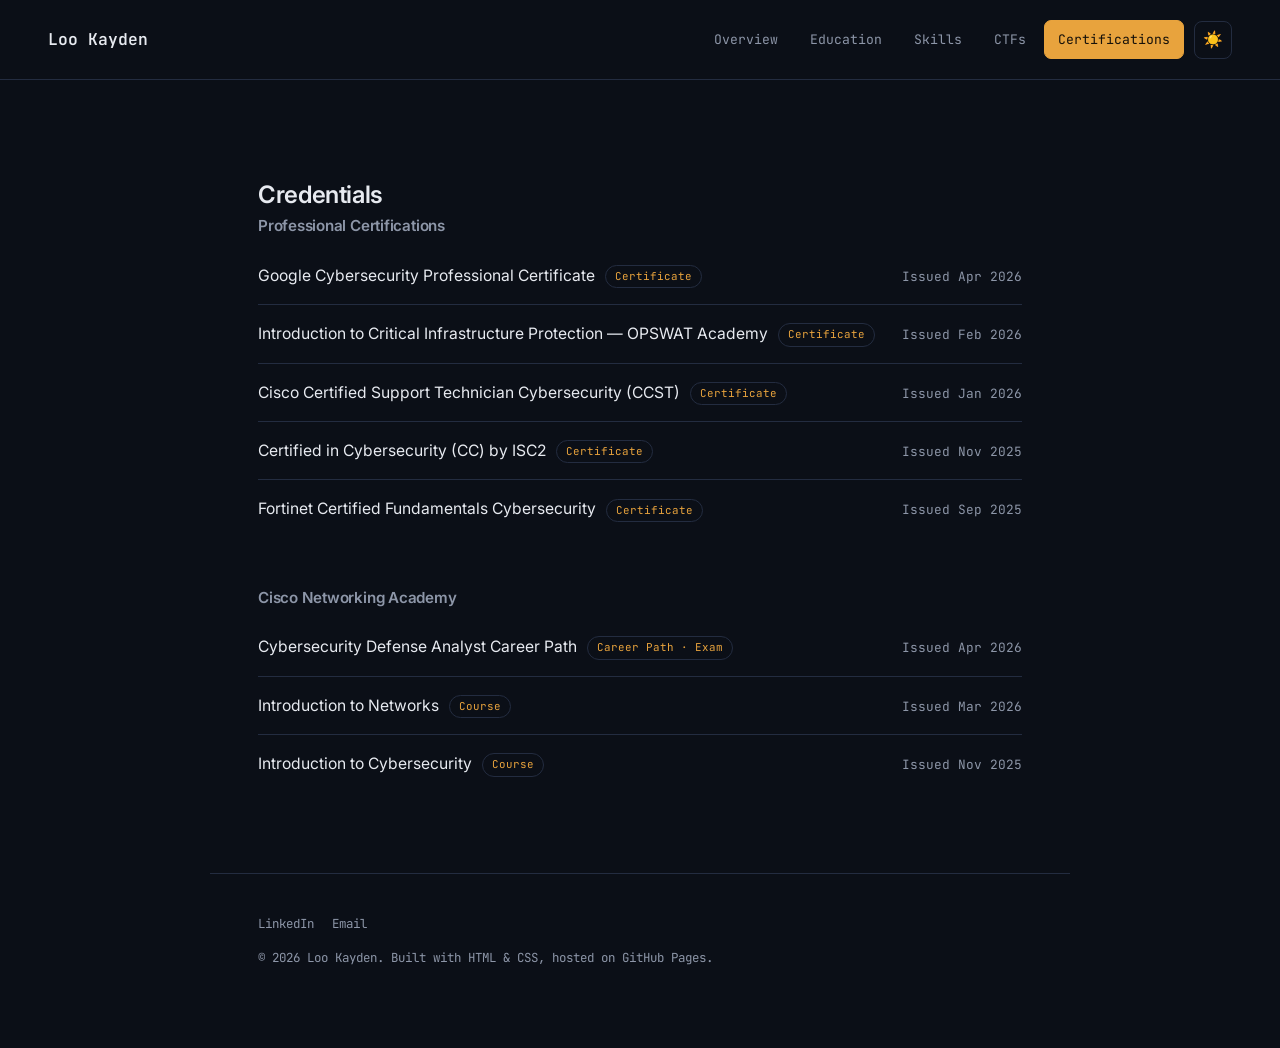
==== certifications.html @ 990ae250 "Add files via upload" ====
<!DOCTYPE html>
<html lang="en">
<head>
<meta charset="UTF-8">
<meta name="viewport" content="width=device-width, initial-scale=1.0">
<title>Certifications — Loo Kayden</title>
<link rel="preconnect" href="https://fonts.googleapis.com">
<link rel="preconnect" href="https://fonts.gstatic.com" crossorigin>
<link href="https://fonts.googleapis.com/css2?family=JetBrains+Mono:wght@400;500;600;700&family=Inter:wght@400;500;600&display=swap" rel="stylesheet">
<link rel="stylesheet" href="style.css">
<script>
  (function () {
    try {
      var t = localStorage.getItem('kayden-theme') || 'dark';
      document.documentElement.setAttribute('data-theme', t);
    } catch (e) {}
  })();
</script>
</head>
<body>

<header class="site-header">
  <a href="index.html" class="brand">Loo Kayden</a>
  <nav class="top-nav" aria-label="Primary navigation">
    <a href="index.html">Overview</a>
    <a href="education.html">Education</a>
    <a href="skills.html">Skills</a>
    <a href="projects.html">CTFs</a>
    <a href="certifications.html" class="active">Certifications</a>
    <button id="theme-toggle" class="theme-toggle" aria-label="Switch theme">🌙</button>
  </nav>
</header>

<main>
  <section class="page">
    <h2>Credentials</h2>

    <div class="cert-group">
      <h3>Professional Certifications</h3>
      <div class="cert-list">
        <div class="cert">
          <div class="cert-name">Google Cybersecurity Professional Certificate<span class="cert-type">Certificate</span></div>
          <div class="cert-meta">Issued Apr 2026</div>
        </div>
        <div class="cert">
          <div class="cert-name">Introduction to Critical Infrastructure Protection — OPSWAT Academy<span class="cert-type">Certificate</span></div>
          <div class="cert-meta">Issued Feb 2026</div>
        </div>
        <div class="cert">
          <div class="cert-name">Cisco Certified Support Technician Cybersecurity (CCST)<span class="cert-type">Certificate</span></div>
          <div class="cert-meta">Issued Jan 2026</div>
        </div>
        <div class="cert">
          <div class="cert-name">Certified in Cybersecurity (CC) by ISC2<span class="cert-type">Certificate</span></div>
          <div class="cert-meta">Issued Nov 2025</div>
        </div>
        <div class="cert">
          <div class="cert-name">Fortinet Certified Fundamentals Cybersecurity<span class="cert-type">Certificate</span></div>
          <div class="cert-meta">Issued Sep 2025</div>
        </div>
        
      </div>
    </div>

    <div class="cert-group">
      <h3>Cisco Networking Academy</h3>
      <div class="cert-list">
        <div class="cert">
          <div class="cert-name">Cybersecurity Defense Analyst Career Path<span class="cert-type">Career Path · Exam</span></div>
          <div class="cert-meta">Issued Apr 2026</div>
        </div>
        <div class="cert">
          <div class="cert-name">Introduction to Networks<span class="cert-type">Course</span></div>
          <div class="cert-meta">Issued Mar 2026</div>
        </div>
        <div class="cert">
          <div class="cert-name">Introduction to Cybersecurity<span class="cert-type">Course</span></div>
          <div class="cert-meta">Issued Nov 2025</div>
        </div>
      </div>
    </div>
  </section>
</main>

<footer class="site-footer">
  <div class="footer-socials">
    <a href="https://www.linkedin.com/in/kayden-loo" target="_blank" rel="noopener">LinkedIn</a>
    <a href="mailto:luweiwenkayden@gmail.com">Email</a>
  </div>
  <p>© 2026 Loo Kayden. Built with HTML &amp; CSS, hosted on GitHub Pages.</p>
</footer>

<script src="site.js" defer></script>
</body>
</html>
---- style.css ----
:root {
  --bg: #0B0F17;
  --panel: #121826;
  --panel-2: #161D2C;
  --text: #E7EAF0;
  --text-muted: #8D96A8;
  --line: #232C40;
  --accent: #E8A33D;
  --accent-dim: #E8A33D33;
  --good: #6FCF97;
  --on-accent: #16110A;
  --mono: 'JetBrains Mono', ui-monospace, monospace;
  --sans: 'Inter', system-ui, sans-serif;
}

:root[data-theme="light"] {
  --bg: #F7F5F1;
  --panel: #FFFFFF;
  --panel-2: #EFECE6;
  --text: #14181F;
  --text-muted: #5B6472;
  --line: #DEDAD2;
  --accent: #B8791E;
  --accent-dim: #B8791E22;
  --good: #2F9E64;
  --on-accent: #FFFFFF;
}

* { box-sizing: border-box; margin: 0; padding: 0; }

html { scroll-behavior: smooth; }

body {
  background: var(--bg);
  color: var(--text);
  font-family: var(--sans);
  line-height: 1.6;
  font-size: 16px;
  -webkit-font-smoothing: antialiased;
  transition: background-color 0.2s ease, color 0.2s ease;
}

a { color: inherit; text-decoration: none; }

::selection { background: var(--accent-dim); color: var(--text); }

:focus-visible {
  outline: 2px solid var(--accent);
  outline-offset: 3px;
}

/* ---------- HEADER / TOP NAV ---------- */

.site-header {
  position: sticky;
  top: 0;
  z-index: 20;
  display: flex;
  align-items: center;
  justify-content: space-between;
  gap: 24px;
  padding: 20px 48px;
  border-bottom: 1px solid var(--line);
  background: var(--bg);
  transition: background-color 0.2s ease, border-color 0.2s ease;
}

.brand {
  font-family: var(--mono);
  font-weight: 600;
  font-size: 1.02rem;
  color: var(--text);
  white-space: nowrap;
}

.brand .tag { color: var(--accent); }

.top-nav {
  display: flex;
  align-items: center;
  gap: 4px;
  flex-wrap: wrap;
  justify-content: flex-end;
}

.top-nav a {
  font-family: var(--mono);
  font-size: 0.82rem;
  color: var(--text-muted);
  padding: 8px 13px;
  border-radius: 7px;
  border: 1px solid transparent;
  transition: color 0.15s ease, border-color 0.15s ease, background-color 0.15s ease;
}

.top-nav a:hover, .top-nav a:focus-visible {
  color: var(--text);
  border-color: var(--line);
}

.top-nav a.active {
  color: var(--on-accent);
  background: var(--accent);
  border-color: var(--accent);
}

.theme-toggle {
  width: 38px;
  height: 38px;
  border-radius: 8px;
  border: 1px solid var(--line);
  background: transparent;
  color: var(--text);
  display: flex;
  align-items: center;
  justify-content: center;
  cursor: pointer;
  margin-left: 6px;
  font-size: 1rem;
  transition: border-color 0.15s ease, color 0.15s ease;
}

.theme-toggle:hover, .theme-toggle:focus-visible {
  border-color: var(--accent);
  color: var(--accent);
}

/* ---------- PAGE LAYOUT ---------- */

main { display: block; }

.page {
  max-width: 860px;
  margin: 0 auto;
  padding: 96px 48px 80px;
}

.section-num {
  font-family: var(--mono);
  color: var(--text-muted);
  font-size: 0.82rem;
  margin-bottom: 18px;
}

h1, h2, h3 { font-weight: 600; letter-spacing: -0.015em; }

/* Hero (index page) */

.hero { animation: rise 0.6s ease both; }

@keyframes rise {
  from { opacity: 0; transform: translateY(10px); }
  to { opacity: 1; transform: translateY(0); }
}

.hero h1 {
  font-size: clamp(2rem, 4vw, 2.75rem);
  max-width: 18ch;
  line-height: 1.15;
}

.hero p {
  margin-top: 22px;
  color: var(--text-muted);
  max-width: 60ch;
  font-size: 1.05rem;
}

.hero-meta {
  margin-top: 36px;
  display: flex;
  flex-direction: column;
  gap: 20px;
  font-family: var(--mono);
  font-size: 0.82rem;
  color: var(--text-muted);
  flex-wrap: wrap;
}

.hero-meta strong { color: var(--text); display: block; font-size: 0.95rem; margin-bottom: 2px; }

/* Explore grid (index page links to other pages) */

.explore-grid {
  display: grid;
  grid-template-columns: repeat(auto-fill, minmax(220px, 1fr));
  gap: 16px;
  margin-top: 56px;
}

.explore-card {
  border: 1px solid var(--line);
  border-radius: 10px;
  padding: 24px;
  display: flex;
  flex-direction: column;
  gap: 10px;
  transition: border-color 0.15s ease, transform 0.15s ease;
}

.explore-card:hover, .explore-card:focus-visible {
  border-color: var(--accent);
  transform: translateY(-2px);
}

.explore-card .num {
  font-family: var(--mono);
  color: var(--text-muted);
  font-size: 0.78rem;
}

.explore-card h3 { font-size: 1.05rem; }

.explore-card .arrow {
  margin-top: auto;
  color: var(--accent);
  font-family: var(--mono);
  font-size: 0.85rem;
}

/* Skills */

.skills-grid {
  display: grid;
  grid-template-columns: repeat(2, 1fr);
  gap: 28px 40px;
  margin-top: 12px;
}

.skill-group h3 {
  font-size: 0.95rem;
  margin-bottom: 12px;
}

.skill-group ul {
  list-style: none;
  display: flex;
  flex-direction: column;
  gap: 8px;
}

.skill-group li {
  font-family: var(--mono);
  font-size: 0.85rem;
  color: var(--text-muted);
  display: flex;
  justify-content: space-between;
  border-bottom: 1px dashed var(--line);
  padding-bottom: 8px;
}

.skill-group li span.level { color: var(--accent); }

/* Projects */

.entry {
  display: grid;
  grid-template-columns: 64px 1fr;
  gap: 24px;
  padding: 28px 0;
  border-top: 1px solid var(--line);
}

.entry:first-of-type { border-top: none; padding-top: 8px; }

.entry-id {
  font-family: var(--mono);
  color: var(--text-muted);
  font-size: 0.85rem;
  padding-top: 3px;
}

.entry h3 { font-size: 1.05rem; }

.entry .stack {
  font-family: var(--mono);
  font-size: 0.78rem;
  color: var(--accent);
  margin-top: 8px;
}

.entry p {
  color: var(--text-muted);
  margin-top: 10px;
  max-width: 62ch;
  font-size: 0.95rem;
}

.entry .links {
  margin-top: 12px;
  display: flex;
  gap: 18px;
  font-family: var(--mono);
  font-size: 0.8rem;
}

.entry .links a {
  color: var(--text);
  border-bottom: 1px solid var(--line);
}

.entry .links a:hover, .entry .links a:focus-visible {
  color: var(--accent);
  border-bottom-color: var(--accent);
}

/* Certifications / Awards */

.cert-list {
  margin-top: 8px;
  display: flex;
  flex-direction: column;
}

.cert {
  display: flex;
  justify-content: space-between;
  align-items: baseline;
  padding: 16px 0;
  border-top: 1px solid var(--line);
  gap: 20px;
  flex-wrap: wrap;
}

.cert:first-child { border-top: none; }

.cert .cert-name { font-size: 0.98rem; }

.cert .cert-meta {
  font-family: var(--mono);
  font-size: 0.8rem;
  color: var(--text-muted);
  white-space: nowrap;
}

.cert-group + .cert-group { margin-top: 48px; }

.cert-group h3 {
  font-size: 0.95rem;
  color: var(--text-muted);
  margin-bottom: 4px;
}

.cert-type {
  display: inline-block;
  margin-left: 10px;
  padding: 2px 9px;
  border: 1px solid var(--line);
  border-radius: 999px;
  font-family: var(--mono);
  font-size: 0.68rem;
  color: var(--accent);
  vertical-align: middle;
  white-space: nowrap;
}

/* Education */

.edu-list {
  margin-top: 8px;
  display: flex;
  flex-direction: column;
}

.edu-entry {
  padding: 28px 0;
  border-top: 1px solid var(--line);
}

.edu-entry:first-child { border-top: none; padding-top: 8px; }

.edu-name { font-size: 1rem; font-weight: 600; }

.edu-role {
  color: var(--text-muted);
  font-size: 0.95rem;
  margin-top: 4px;
}

.edu-meta {
  font-family: var(--mono);
  font-size: 0.8rem;
  color: var(--text-muted);
  margin-top: 8px;
}

.edu-detail {
  margin-top: 16px;
  font-size: 0.9rem;
  color: var(--text-muted);
}

.edu-detail .edu-label {
  color: var(--text);
  font-weight: 500;
  margin-right: 8px;
}

.edu-group { margin-top: 18px; }

.edu-group .edu-label {
  display: block;
  font-size: 0.85rem;
  color: var(--text);
  font-weight: 500;
  margin-bottom: 10px;
}

.edu-group ul {
  list-style: none;
  display: flex;
  flex-direction: column;
  gap: 8px;
}

.edu-group li {
  font-size: 0.88rem;
  color: var(--text-muted);
  padding-left: 16px;
  position: relative;
}

.edu-group li::before {
  content: "•";
  position: absolute;
  left: 0;
  color: var(--accent);
}

.page-block {
  margin-top: 72px;
  padding-top: 56px;
  border-top: 1px solid var(--line);
}

/* Contact */

.contact p {
  color: var(--text-muted);
  max-width: 56ch;
  margin-top: 14px;
}

.contact-actions {
  margin-top: 32px;
  display: flex;
  gap: 16px;
  flex-wrap: wrap;
}

.btn {
  font-family: var(--mono);
  font-size: 0.85rem;
  padding: 13px 22px;
  border: 1px solid var(--line);
  display: inline-block;
  border-radius: 6px;
  color: var(--text);
}

.btn.primary {
  background: var(--accent);
  color: var(--on-accent);
  border-color: var(--accent);
}

.btn:hover, .btn:focus-visible { border-color: var(--accent); }

/* Footer */

.site-footer {
  max-width: 860px;
  margin: 0 auto;
  padding: 40px 48px 80px;
  display: flex;
  flex-direction: column;
  gap: 14px;
  font-family: var(--mono);
  font-size: 0.78rem;
  color: var(--text-muted);
  border-top: 1px solid var(--line);
}

.footer-socials { display: flex; gap: 18px; }

.footer-socials a {
  color: var(--text-muted);
  border-bottom: 1px solid transparent;
}

.footer-socials a:hover, .footer-socials a:focus-visible {
  color: var(--accent);
  border-bottom-color: var(--accent);
}

/* ---------- RESPONSIVE ---------- */

@media (max-width: 900px) {
  .site-header {
    flex-direction: column;
    align-items: flex-start;
    padding: 20px 24px;
    gap: 14px;
  }

  .top-nav { justify-content: flex-start; }

  .page { padding: 56px 24px 64px; }

  .skills-grid { grid-template-columns: 1fr; }

  .site-footer { padding: 32px 24px 64px; }
}

@media (prefers-reduced-motion: reduce) {
  html { scroll-behavior: auto; }
  .hero { animation: none; }
}
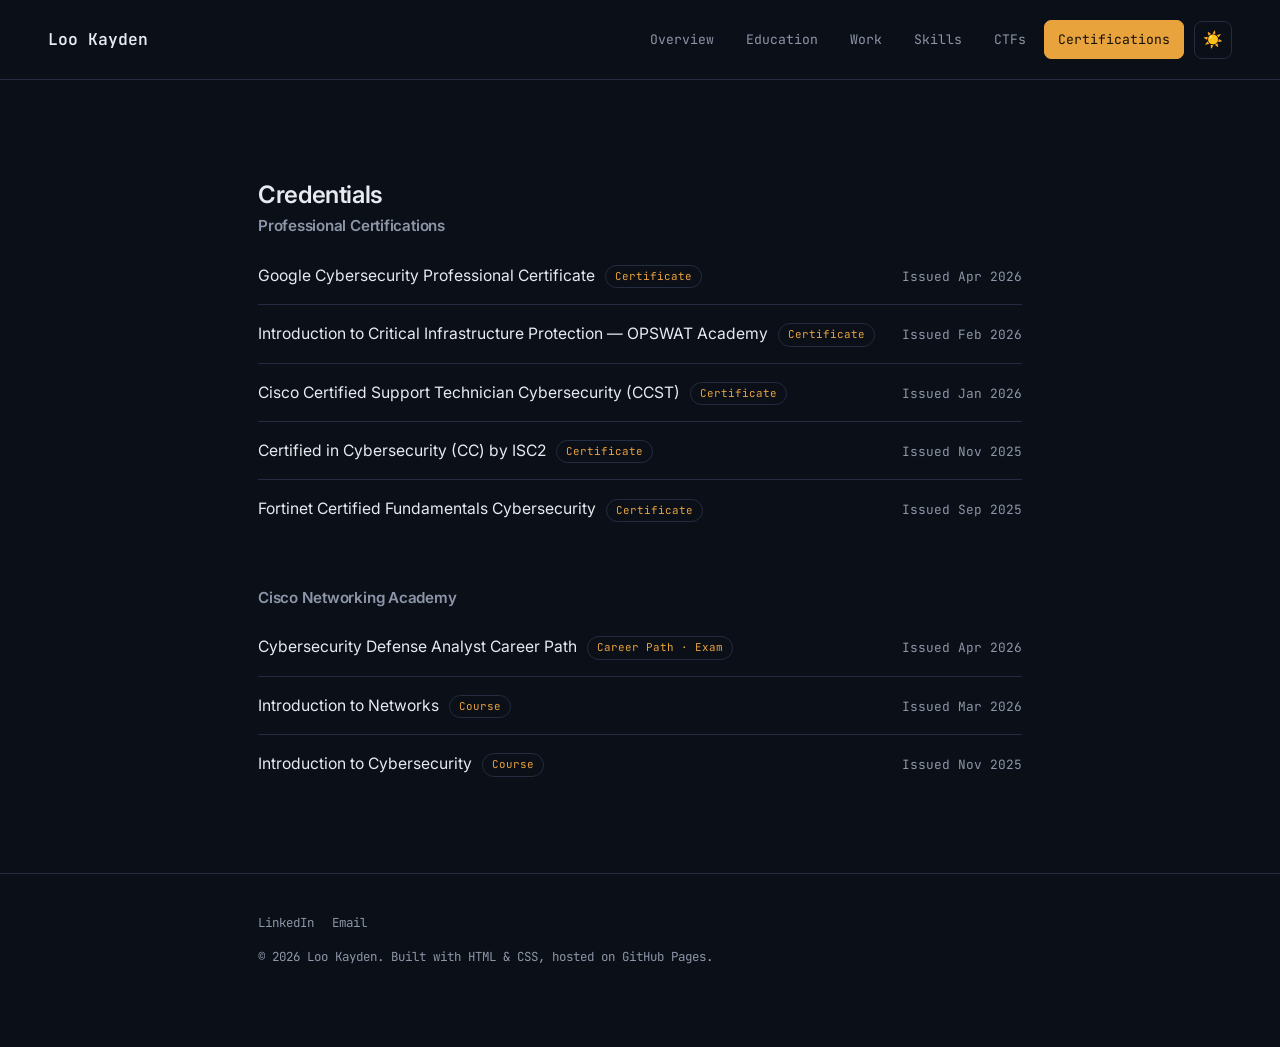
==== commit f2b9305f: "Update certifications.html" ====
--- a/certifications.html
+++ b/certifications.html
@@ -24,6 +24,7 @@
   <nav class="top-nav" aria-label="Primary navigation">
     <a href="index.html">Overview</a>
     <a href="education.html">Education</a>
+    <a href="work.html">Work</a>
     <a href="skills.html">Skills</a>
     <a href="projects.html">CTFs</a>
     <a href="certifications.html" class="active">Certifications</a>
--- a/style.css
+++ b/style.css
@@ -20,8 +20,8 @@
   --text: #14181F;
   --text-muted: #5B6472;
   --line: #DEDAD2;
-  --accent: #B8791E;
-  --accent-dim: #B8791E22;
+  --accent: #96530C;
+  --accent-dim: #96530C22;
   --good: #2F9E64;
   --on-accent: #FFFFFF;
 }
@@ -164,6 +164,18 @@
   color: var(--text-muted);
   max-width: 60ch;
   font-size: 1.05rem;
+  line-height: 1.7;
+}
+
+.hero .accent-text { color: var(--accent); }
+
+.hero p a {
+  color: var(--text);
+  border-bottom: 1px solid var(--accent);
+}
+
+.hero p a:hover, .hero p a:focus-visible {
+  color: var(--accent);
 }
 
 .hero-meta {
@@ -263,6 +275,8 @@
 
 .entry:first-of-type { border-top: none; padding-top: 8px; }
 
+.entry--plain { grid-template-columns: 1fr; }
+
 .entry-id {
   font-family: var(--mono);
   color: var(--text-muted);
@@ -478,6 +492,16 @@
   font-family: var(--mono);
   font-size: 0.78rem;
   color: var(--text-muted);
+  position: relative;
+}
+
+.site-footer::before {
+  content: "";
+  position: absolute;
+  top: 0;
+  left: 50%;
+  width: 100vw;
+  transform: translateX(-50%);
   border-top: 1px solid var(--line);
 }
 
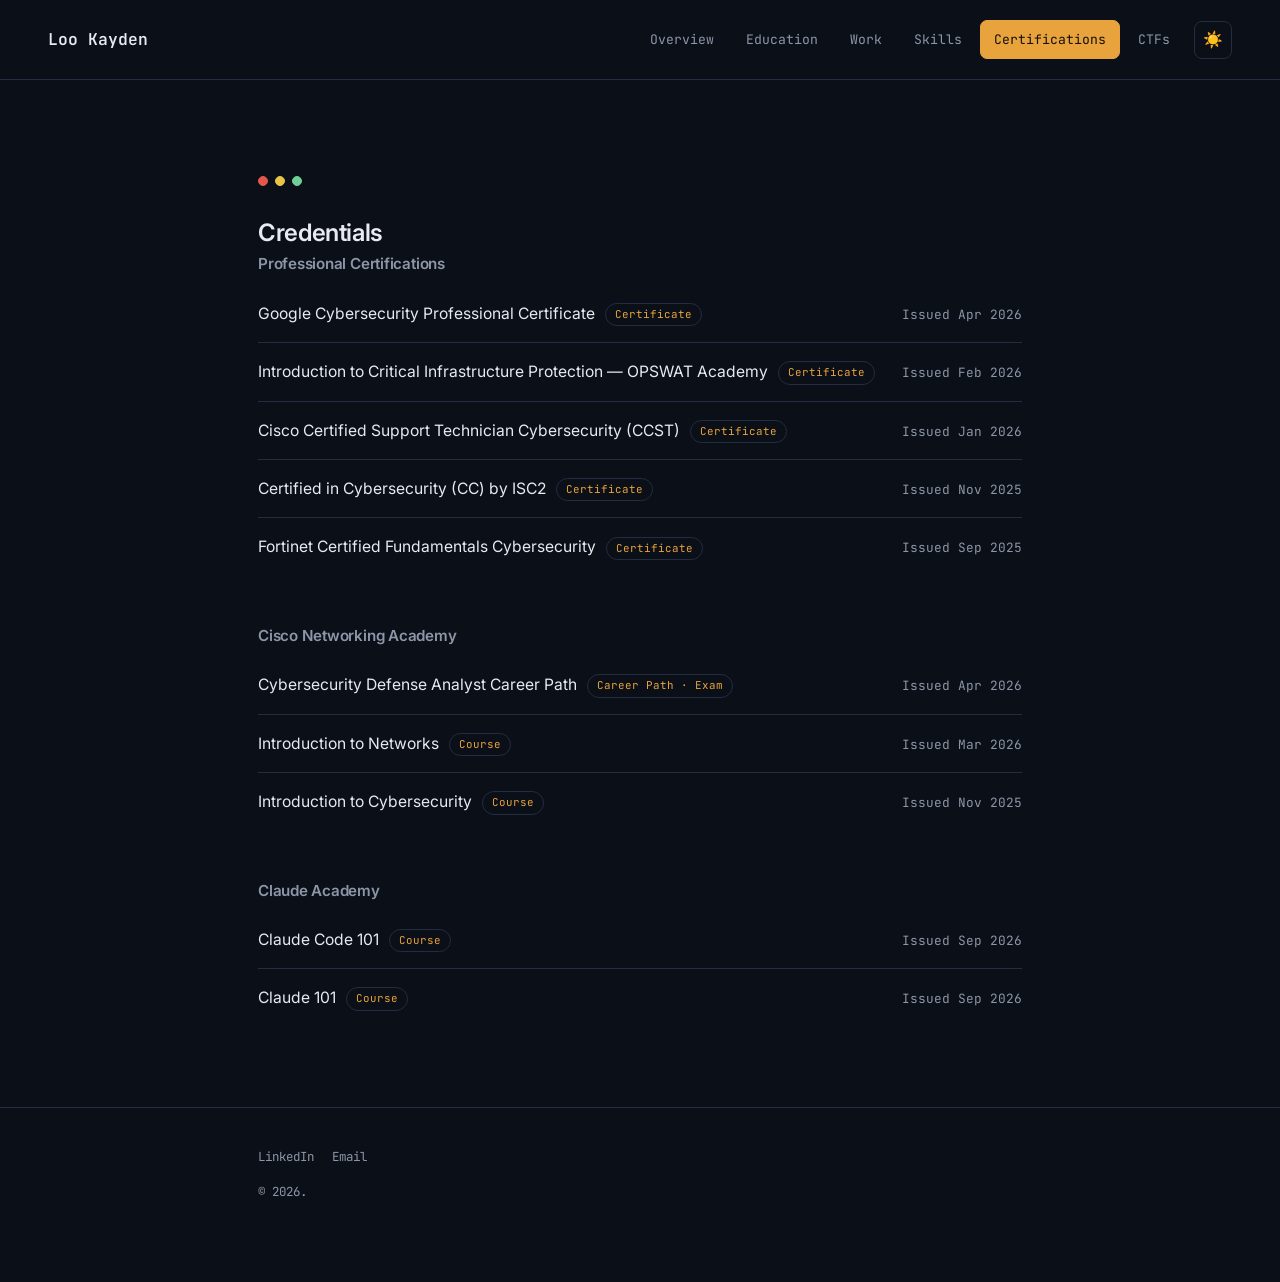
==== commit b31baf30: "Add files via upload" ====
--- a/certifications.html
+++ b/certifications.html
@@ -26,14 +26,15 @@
     <a href="education.html">Education</a>
     <a href="work.html">Work</a>
     <a href="skills.html">Skills</a>
+    <a href="certifications.html" class="active">Certifications</a>
     <a href="projects.html">CTFs</a>
-    <a href="certifications.html" class="active">Certifications</a>
     <button id="theme-toggle" class="theme-toggle" aria-label="Switch theme">🌙</button>
   </nav>
 </header>
 
 <main>
   <section class="page">
+    <div class="term-bar"><span></span><span></span><span></span></div>
     <h2>Credentials</h2>
 
     <div class="cert-group">
@@ -80,6 +81,20 @@
         </div>
       </div>
     </div>
+
+    <div class="cert-group">
+      <h3>Claude Academy</h3>
+      <div class="cert-list">
+        <div class="cert">
+          <div class="cert-name">Claude Code 101<span class="cert-type">Course</span></div>
+          <div class="cert-meta">Issued Sep 2026</div>
+        </div>
+        <div class="cert">
+          <div class="cert-name">Claude 101<span class="cert-type">Course</span></div>
+          <div class="cert-meta">Issued Sep 2026</div>
+        </div>
+      </div>
+    </div>
   </section>
 </main>
 
@@ -88,7 +103,7 @@
     <a href="https://www.linkedin.com/in/kayden-loo" target="_blank" rel="noopener">LinkedIn</a>
     <a href="mailto:luweiwenkayden@gmail.com">Email</a>
   </div>
-  <p>© 2026 Loo Kayden. Built with HTML &amp; CSS, hosted on GitHub Pages.</p>
+  <p>© 2026.</p>
 </footer>
 
 <script src="site.js" defer></script>
--- a/style.css
+++ b/style.css
@@ -31,7 +31,7 @@
 html { scroll-behavior: smooth; }
 
 body {
-  background: var(--bg);
+  background-color: var(--bg);
   color: var(--text);
   font-family: var(--sans);
   line-height: 1.6;
@@ -144,26 +144,78 @@
 
 h1, h2, h3 { font-weight: 600; letter-spacing: -0.015em; }
 
+.eyebrow {
+  display: block;
+  font-family: var(--mono);
+  font-size: 0.78rem;
+  letter-spacing: 0.08em;
+  color: var(--accent);
+  margin-bottom: 14px;
+}
+
+.eyebrow::before { content: "// "; opacity: 0.85; }
+
+.term-bar {
+  display: flex;
+  gap: 7px;
+  margin-bottom: 28px;
+}
+
+.term-bar span {
+  width: 10px;
+  height: 10px;
+  border-radius: 50%;
+  border: 1px solid var(--line);
+  background: var(--panel-2);
+}
+
+.term-bar span:nth-child(1) { background: #E2574C; border-color: #E2574C; }
+.term-bar span:nth-child(2) { background: #E8C547; border-color: #E8C547; }
+.term-bar span:nth-child(3) { background: var(--good); border-color: var(--good); }
+
+.cursor {
+  display: inline-block;
+  width: 0.5ch;
+  height: 0.85em;
+  background: var(--accent);
+  margin-left: 6px;
+  vertical-align: -0.1em;
+  animation: blink 1s steps(1) infinite;
+}
+
+@keyframes blink { 50% { opacity: 0; } }
+
 /* Hero (index page) */
 
-.hero { animation: rise 0.6s ease both; }
+.hero {
+  max-width: 1440px;
+  animation: rise 0.6s ease both;
+}
 
 @keyframes rise {
   from { opacity: 0; transform: translateY(10px); }
   to { opacity: 1; transform: translateY(0); }
 }
 
+.hero-intro {
+  min-height: calc(100vh - 220px);
+  display: flex;
+  flex-direction: column;
+  justify-content: center;
+  transform: translateY(-30px);
+}
+
 .hero h1 {
-  font-size: clamp(2rem, 4vw, 2.75rem);
-  max-width: 18ch;
-  line-height: 1.15;
+  font-size: clamp(2.75rem, 7vw, 5.5rem);
+  max-width: 26ch;
+  line-height: 1.1;
 }
 
 .hero p {
-  margin-top: 22px;
-  color: var(--text-muted);
-  max-width: 60ch;
-  font-size: 1.05rem;
+  margin-top: 28px;
+  color: var(--text-muted);
+  max-width: 75ch;
+  font-size: 1.2rem;
   line-height: 1.7;
 }
 
@@ -539,4 +591,5 @@
 @media (prefers-reduced-motion: reduce) {
   html { scroll-behavior: auto; }
   .hero { animation: none; }
-}
+  .cursor { animation: none; opacity: 1; }
+}
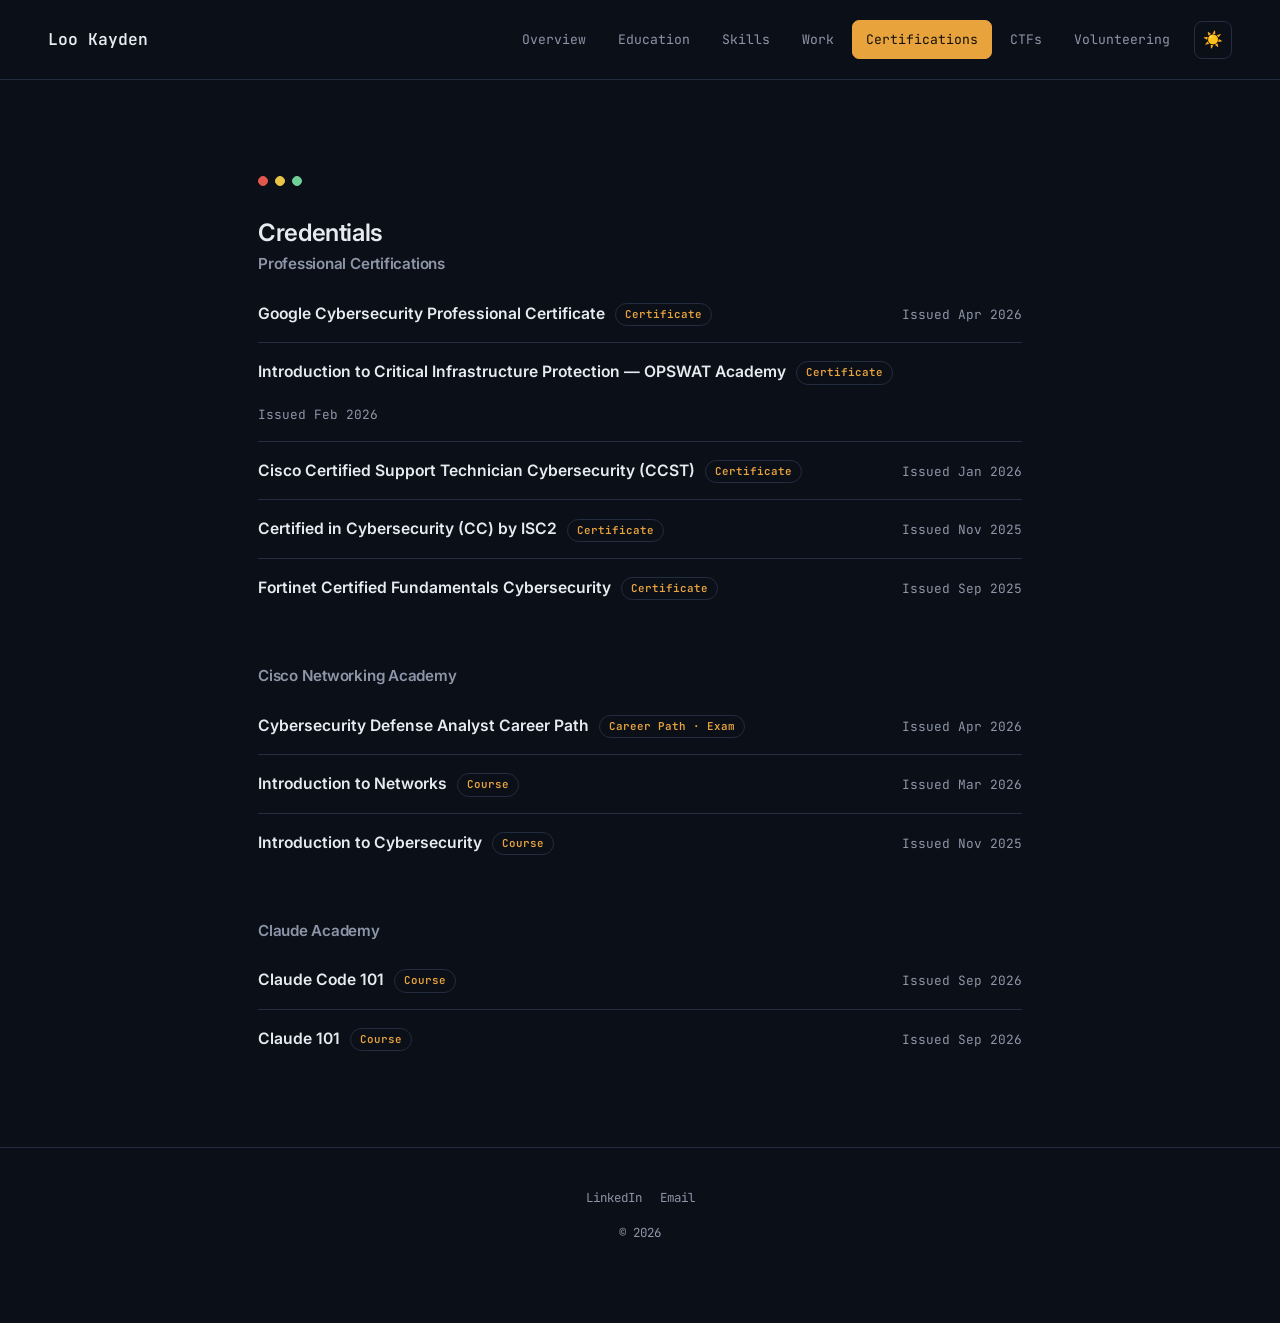
==== commit 5d16195f: "Add files via upload" ====
--- a/certifications.html
+++ b/certifications.html
@@ -24,10 +24,11 @@
   <nav class="top-nav" aria-label="Primary navigation">
     <a href="index.html">Overview</a>
     <a href="education.html">Education</a>
+    <a href="skills.html">Skills</a>
     <a href="work.html">Work</a>
-    <a href="skills.html">Skills</a>
     <a href="certifications.html" class="active">Certifications</a>
-    <a href="projects.html">CTFs</a>
+    <a href="ctfs.html">CTFs</a>
+    <a href="volunteering.html">Volunteering</a>
     <button id="theme-toggle" class="theme-toggle" aria-label="Switch theme">🌙</button>
   </nav>
 </header>
@@ -99,11 +100,13 @@
 </main>
 
 <footer class="site-footer">
-  <div class="footer-socials">
-    <a href="https://www.linkedin.com/in/kayden-loo" target="_blank" rel="noopener">LinkedIn</a>
-    <a href="mailto:luweiwenkayden@gmail.com">Email</a>
+  <div class="footer-inner">
+    <div class="footer-socials">
+      <a href="https://www.linkedin.com/in/kayden-loo" target="_blank" rel="noopener">LinkedIn</a>
+      <a href="mailto:luweiwenkayden@gmail.com">Email</a>
+    </div>
+    <p>© 2026</p>
   </div>
-  <p>© 2026.</p>
 </footer>
 
 <script src="site.js" defer></script>
--- a/style.css
+++ b/style.css
@@ -155,6 +155,11 @@
 
 .eyebrow::before { content: "// "; opacity: 0.85; }
 
+.heading-icon {
+  display: inline-block;
+  margin-right: 6px;
+}
+
 .term-bar {
   display: flex;
   gap: 7px;
@@ -291,6 +296,12 @@
   margin-top: 12px;
 }
 
+.skill-group {
+  border: 1px solid var(--line);
+  border-radius: 10px;
+  padding: 22px 24px;
+}
+
 .skill-group h3 {
   font-size: 0.95rem;
   margin-bottom: 12px;
@@ -311,6 +322,15 @@
   justify-content: space-between;
   border-bottom: 1px dashed var(--line);
   padding-bottom: 8px;
+  padding-left: 18px;
+  position: relative;
+}
+
+.skill-group li::before {
+  content: "•";
+  position: absolute;
+  left: 0;
+  color: var(--accent);
 }
 
 .skill-group li span.level { color: var(--accent); }
@@ -390,13 +410,22 @@
 
 .cert:first-child { border-top: none; }
 
-.cert .cert-name { font-size: 0.98rem; }
+.cert .cert-name { font-size: 0.98rem; font-weight: 600; }
 
 .cert .cert-meta {
   font-family: var(--mono);
   font-size: 0.8rem;
   color: var(--text-muted);
   white-space: nowrap;
+}
+
+.cert p {
+  flex-basis: 100%;
+  max-width: 62ch;
+  color: var(--text-muted);
+  margin-top: 8px;
+  font-size: 0.85rem;
+  line-height: 1.6;
 }
 
 .cert-group + .cert-group { margin-top: 48px; }
@@ -535,29 +564,24 @@
 /* Footer */
 
 .site-footer {
+  border-top: 1px solid var(--line);
+}
+
+.footer-inner {
   max-width: 860px;
   margin: 0 auto;
   padding: 40px 48px 80px;
   display: flex;
   flex-direction: column;
+  align-items: center;
+  text-align: center;
   gap: 14px;
   font-family: var(--mono);
   font-size: 0.78rem;
   color: var(--text-muted);
-  position: relative;
-}
-
-.site-footer::before {
-  content: "";
-  position: absolute;
-  top: 0;
-  left: 50%;
-  width: 100vw;
-  transform: translateX(-50%);
-  border-top: 1px solid var(--line);
-}
-
-.footer-socials { display: flex; gap: 18px; }
+}
+
+.footer-socials { display: flex; gap: 18px; justify-content: center; }
 
 .footer-socials a {
   color: var(--text-muted);
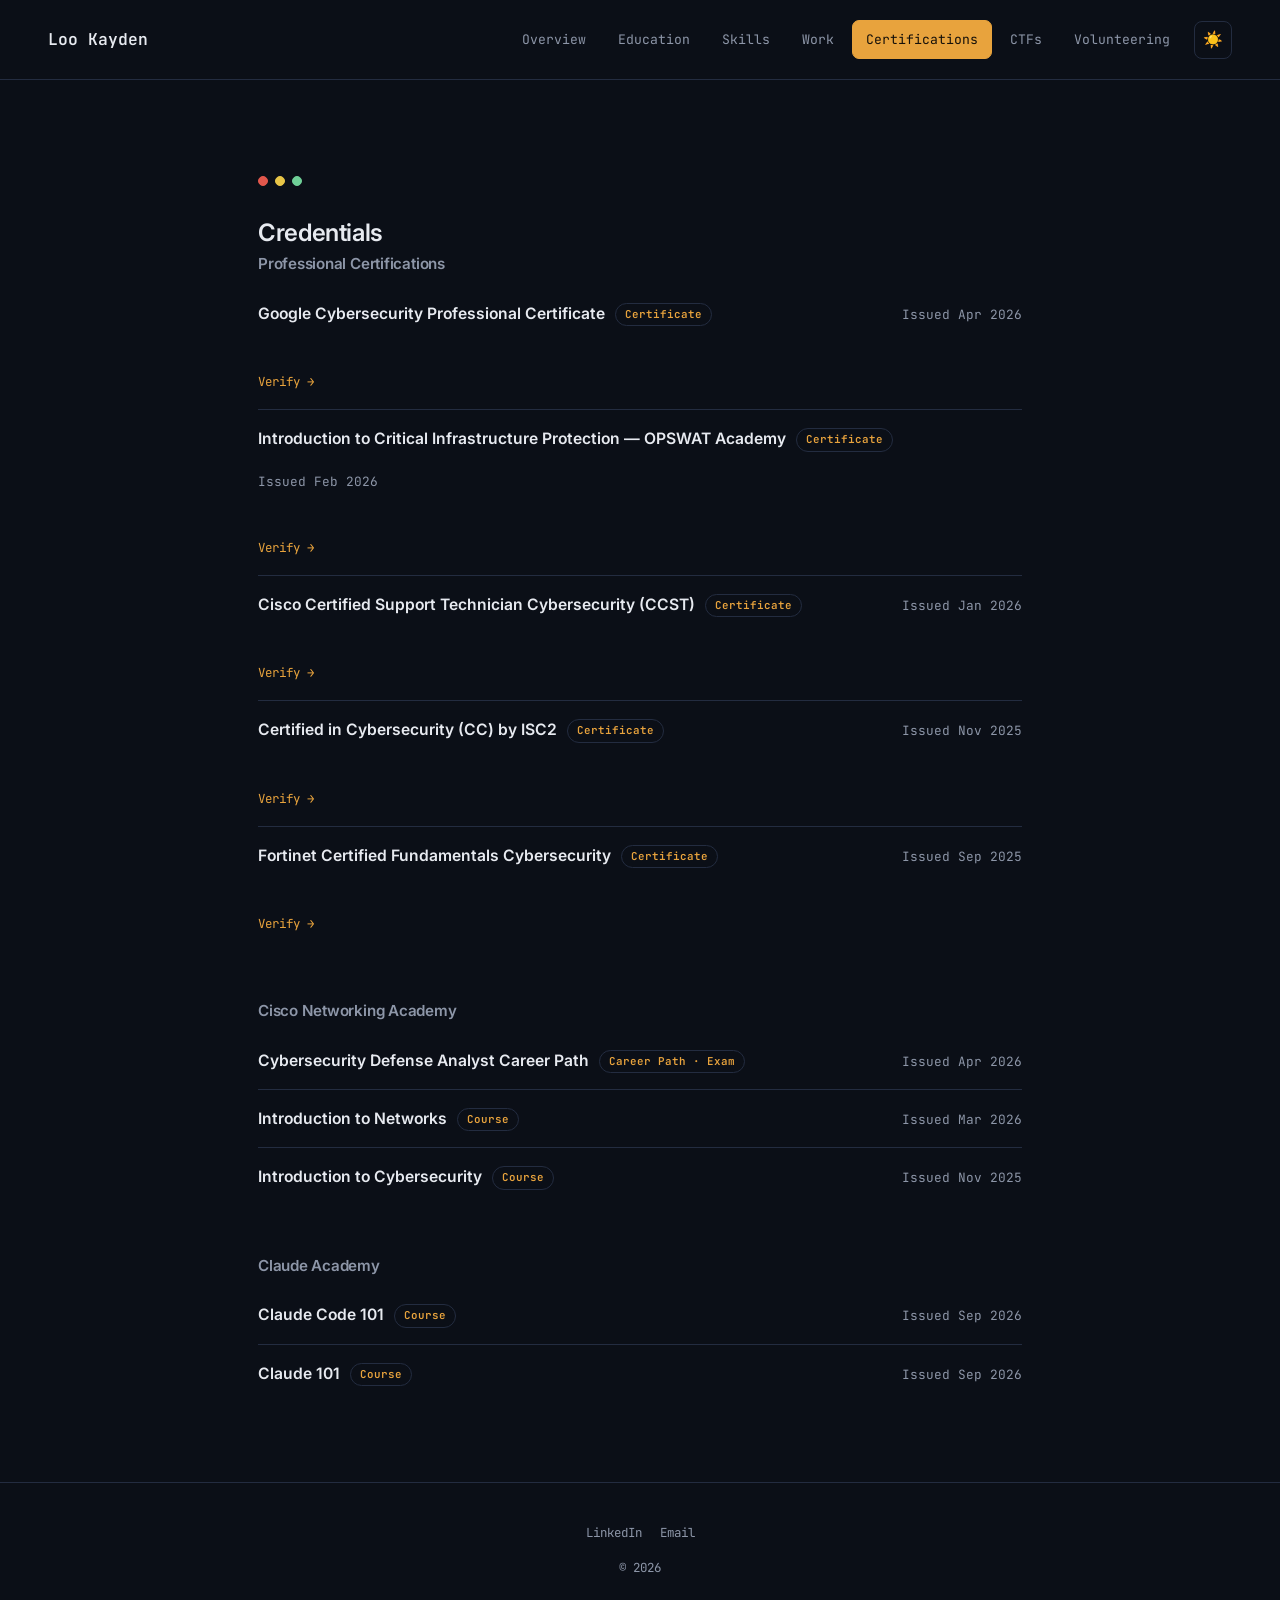
==== commit 28890ed9: "Add files via upload" ====
--- a/certifications.html
+++ b/certifications.html
@@ -44,22 +44,27 @@
         <div class="cert">
           <div class="cert-name">Google Cybersecurity Professional Certificate<span class="cert-type">Certificate</span></div>
           <div class="cert-meta">Issued Apr 2026</div>
+          <span class="cert-break"></span><a class="cert-link" href="certs/google-cybersecurity-professional-certificate.pdf" target="_blank" rel="noopener">Verify →</a>
         </div>
         <div class="cert">
           <div class="cert-name">Introduction to Critical Infrastructure Protection — OPSWAT Academy<span class="cert-type">Certificate</span></div>
           <div class="cert-meta">Issued Feb 2026</div>
+          <span class="cert-break"></span><a class="cert-link" href="certs/opswat-icip-certificate.jpeg" target="_blank" rel="noopener">Verify →</a>
         </div>
         <div class="cert">
           <div class="cert-name">Cisco Certified Support Technician Cybersecurity (CCST)<span class="cert-type">Certificate</span></div>
           <div class="cert-meta">Issued Jan 2026</div>
+          <span class="cert-break"></span><a class="cert-link" href="certs/cisco-ccst-cybersecurity-certificate.pdf" target="_blank" rel="noopener">Verify →</a>
         </div>
         <div class="cert">
           <div class="cert-name">Certified in Cybersecurity (CC) by ISC2<span class="cert-type">Certificate</span></div>
           <div class="cert-meta">Issued Nov 2025</div>
+          <span class="cert-break"></span><a class="cert-link" href="certs/isc2-cc-certificate.pdf" target="_blank" rel="noopener">Verify →</a>
         </div>
         <div class="cert">
           <div class="cert-name">Fortinet Certified Fundamentals Cybersecurity<span class="cert-type">Certificate</span></div>
           <div class="cert-meta">Issued Sep 2025</div>
+          <span class="cert-break"></span><a class="cert-link" href="certs/fortinet-certified-fundamentals-cybersecurity.pdf" target="_blank" rel="noopener">Verify →</a>
         </div>
         
       </div>
--- a/style.css
+++ b/style.css
@@ -381,12 +381,11 @@
 }
 
 .entry .links a {
-  color: var(--text);
-  border-bottom: 1px solid var(--line);
+  color: var(--accent);
+  border-bottom: 1px solid transparent;
 }
 
 .entry .links a:hover, .entry .links a:focus-visible {
-  color: var(--accent);
   border-bottom-color: var(--accent);
 }
 
@@ -447,6 +446,24 @@
   color: var(--accent);
   vertical-align: middle;
   white-space: nowrap;
+}
+
+.cert-break {
+  flex-basis: 100%;
+  height: 0;
+}
+
+.cert-link {
+  display: inline-block;
+  margin-top: 6px;
+  font-family: var(--mono);
+  font-size: 0.78rem;
+  color: var(--accent);
+  border-bottom: 1px solid transparent;
+}
+
+.cert-link:hover, .cert-link:focus-visible {
+  border-bottom-color: var(--accent);
 }
 
 /* Education */
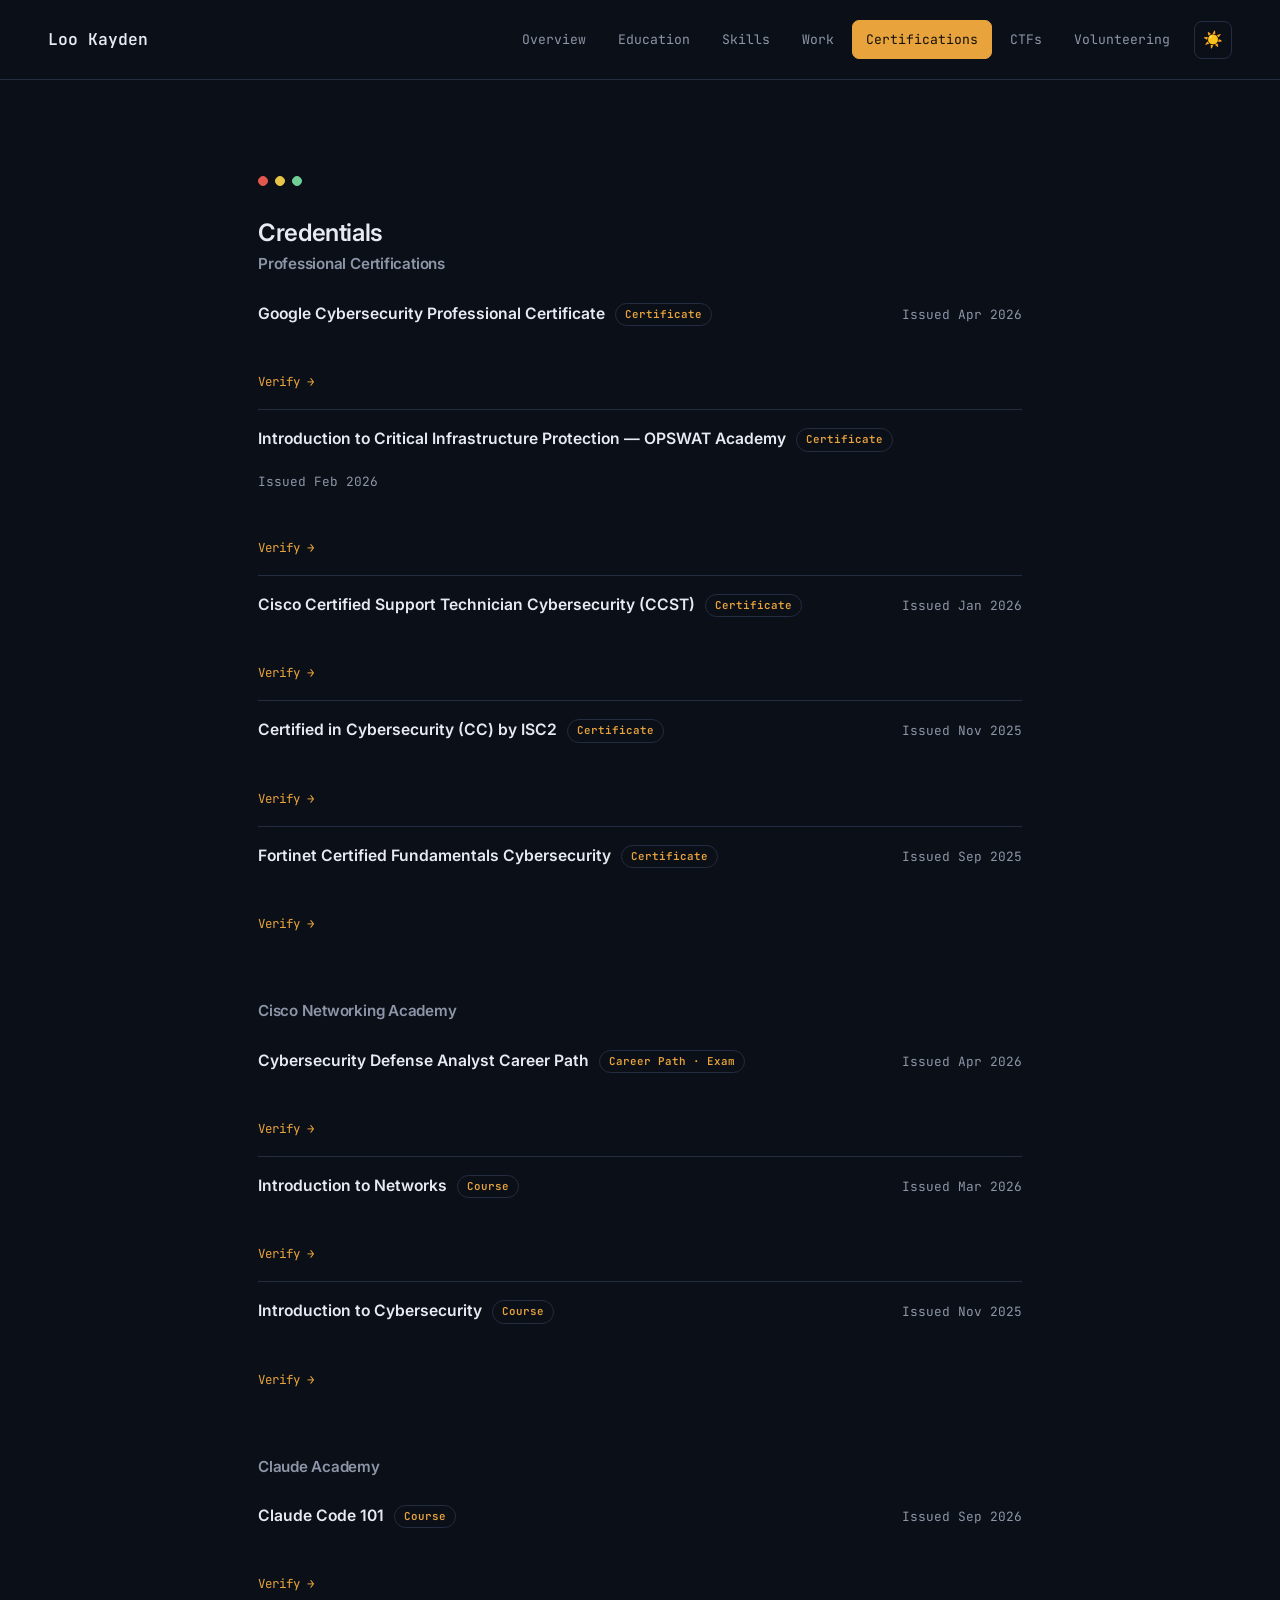
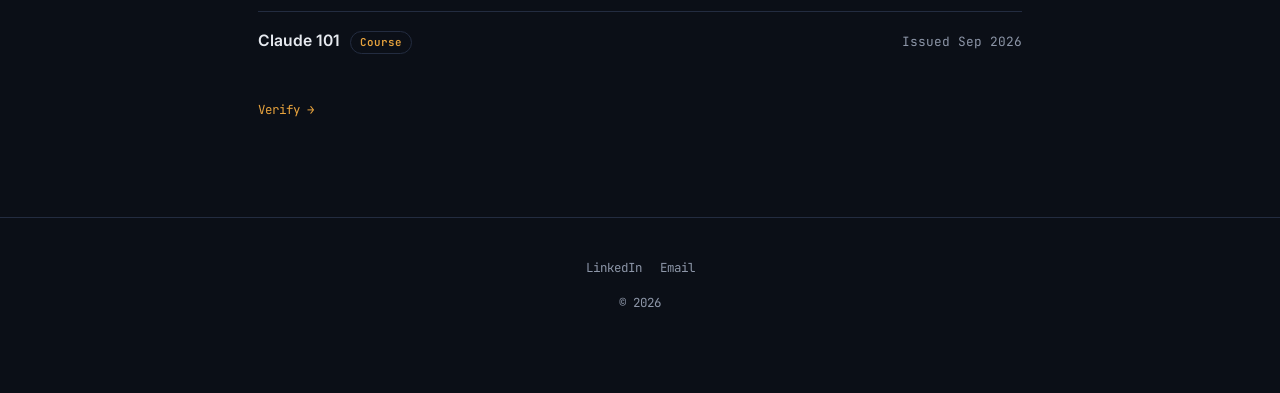
==== commit f6ee8c29: "Add files via upload" ====
--- a/certifications.html
+++ b/certifications.html
@@ -76,14 +76,17 @@
         <div class="cert">
           <div class="cert-name">Cybersecurity Defense Analyst Career Path<span class="cert-type">Career Path · Exam</span></div>
           <div class="cert-meta">Issued Apr 2026</div>
+          <span class="cert-break"></span><a class="cert-link" href="certs/cybersecurity-defense-analyst-career-path-certificate.pdf" target="_blank" rel="noopener">Verify →</a>
         </div>
         <div class="cert">
           <div class="cert-name">Introduction to Networks<span class="cert-type">Course</span></div>
           <div class="cert-meta">Issued Mar 2026</div>
+          <span class="cert-break"></span><a class="cert-link" href="certs/introduction-to-networks-certificate.pdf" target="_blank" rel="noopener">Verify →</a>
         </div>
         <div class="cert">
           <div class="cert-name">Introduction to Cybersecurity<span class="cert-type">Course</span></div>
           <div class="cert-meta">Issued Nov 2025</div>
+          <span class="cert-break"></span><a class="cert-link" href="certs/introduction-to-cybersecurity-certificate.pdf" target="_blank" rel="noopener">Verify →</a>
         </div>
       </div>
     </div>
@@ -94,10 +97,12 @@
         <div class="cert">
           <div class="cert-name">Claude Code 101<span class="cert-type">Course</span></div>
           <div class="cert-meta">Issued Sep 2026</div>
+          <span class="cert-break"></span><a class="cert-link" href="https://academy.claude.com/verify/2767c0464f88ebbaa25e679504a51705" target="_blank" rel="noopener">Verify →</a>
         </div>
         <div class="cert">
           <div class="cert-name">Claude 101<span class="cert-type">Course</span></div>
           <div class="cert-meta">Issued Sep 2026</div>
+          <span class="cert-break"></span><a class="cert-link" href="https://academy.claude.com/verify/5fadea06348f02d08fdfacb259bee0dc" target="_blank" rel="noopener">Verify →</a>
         </div>
       </div>
     </div>
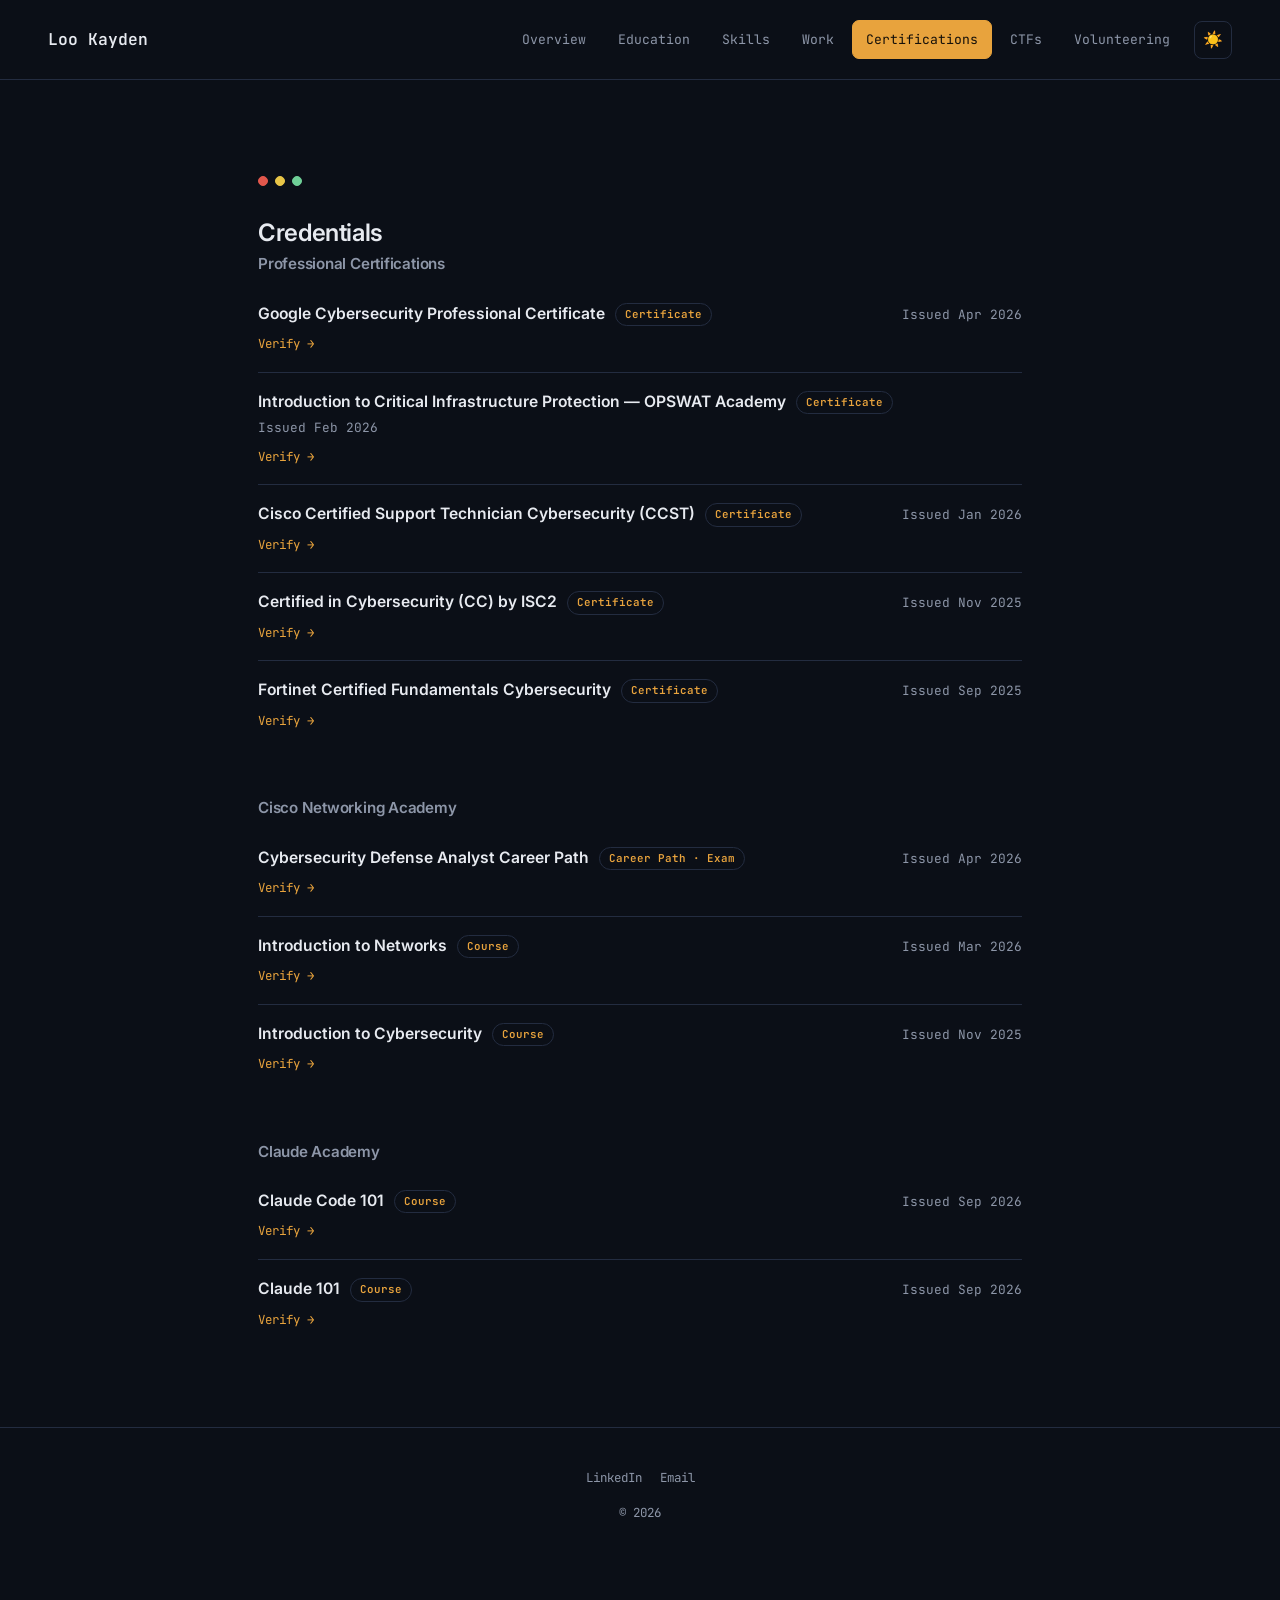
==== commit c4536a9f: "Add files via upload" ====
--- a/certifications.html
+++ b/certifications.html
@@ -44,27 +44,27 @@
         <div class="cert">
           <div class="cert-name">Google Cybersecurity Professional Certificate<span class="cert-type">Certificate</span></div>
           <div class="cert-meta">Issued Apr 2026</div>
-          <span class="cert-break"></span><a class="cert-link" href="certs/google-cybersecurity-professional-certificate.pdf" target="_blank" rel="noopener">Verify →</a>
+          <span class="cert-link-row"><a class="cert-link" href="certs/google-cybersecurity-professional-certificate.pdf" target="_blank" rel="noopener">Verify →</a></span>
         </div>
         <div class="cert">
           <div class="cert-name">Introduction to Critical Infrastructure Protection — OPSWAT Academy<span class="cert-type">Certificate</span></div>
           <div class="cert-meta">Issued Feb 2026</div>
-          <span class="cert-break"></span><a class="cert-link" href="certs/opswat-icip-certificate.jpeg" target="_blank" rel="noopener">Verify →</a>
+          <span class="cert-link-row"><a class="cert-link" href="certs/opswat-icip-certificate.jpeg" target="_blank" rel="noopener">Verify →</a></span>
         </div>
         <div class="cert">
           <div class="cert-name">Cisco Certified Support Technician Cybersecurity (CCST)<span class="cert-type">Certificate</span></div>
           <div class="cert-meta">Issued Jan 2026</div>
-          <span class="cert-break"></span><a class="cert-link" href="certs/cisco-ccst-cybersecurity-certificate.pdf" target="_blank" rel="noopener">Verify →</a>
+          <span class="cert-link-row"><a class="cert-link" href="certs/cisco-ccst-cybersecurity-certificate.pdf" target="_blank" rel="noopener">Verify →</a></span>
         </div>
         <div class="cert">
           <div class="cert-name">Certified in Cybersecurity (CC) by ISC2<span class="cert-type">Certificate</span></div>
           <div class="cert-meta">Issued Nov 2025</div>
-          <span class="cert-break"></span><a class="cert-link" href="certs/isc2-cc-certificate.pdf" target="_blank" rel="noopener">Verify →</a>
+          <span class="cert-link-row"><a class="cert-link" href="certs/isc2-cc-certificate.pdf" target="_blank" rel="noopener">Verify →</a></span>
         </div>
         <div class="cert">
           <div class="cert-name">Fortinet Certified Fundamentals Cybersecurity<span class="cert-type">Certificate</span></div>
           <div class="cert-meta">Issued Sep 2025</div>
-          <span class="cert-break"></span><a class="cert-link" href="certs/fortinet-certified-fundamentals-cybersecurity.pdf" target="_blank" rel="noopener">Verify →</a>
+          <span class="cert-link-row"><a class="cert-link" href="certs/fortinet-certified-fundamentals-cybersecurity.pdf" target="_blank" rel="noopener">Verify →</a></span>
         </div>
         
       </div>
@@ -76,17 +76,17 @@
         <div class="cert">
           <div class="cert-name">Cybersecurity Defense Analyst Career Path<span class="cert-type">Career Path · Exam</span></div>
           <div class="cert-meta">Issued Apr 2026</div>
-          <span class="cert-break"></span><a class="cert-link" href="certs/cybersecurity-defense-analyst-career-path-certificate.pdf" target="_blank" rel="noopener">Verify →</a>
+          <span class="cert-link-row"><a class="cert-link" href="certs/cybersecurity-defense-analyst-career-path-certificate.pdf" target="_blank" rel="noopener">Verify →</a></span>
         </div>
         <div class="cert">
           <div class="cert-name">Introduction to Networks<span class="cert-type">Course</span></div>
           <div class="cert-meta">Issued Mar 2026</div>
-          <span class="cert-break"></span><a class="cert-link" href="certs/introduction-to-networks-certificate.pdf" target="_blank" rel="noopener">Verify →</a>
+          <span class="cert-link-row"><a class="cert-link" href="certs/introduction-to-networks-certificate.pdf" target="_blank" rel="noopener">Verify →</a></span>
         </div>
         <div class="cert">
           <div class="cert-name">Introduction to Cybersecurity<span class="cert-type">Course</span></div>
           <div class="cert-meta">Issued Nov 2025</div>
-          <span class="cert-break"></span><a class="cert-link" href="certs/introduction-to-cybersecurity-certificate.pdf" target="_blank" rel="noopener">Verify →</a>
+          <span class="cert-link-row"><a class="cert-link" href="certs/introduction-to-cybersecurity-certificate.pdf" target="_blank" rel="noopener">Verify →</a></span>
         </div>
       </div>
     </div>
@@ -97,12 +97,12 @@
         <div class="cert">
           <div class="cert-name">Claude Code 101<span class="cert-type">Course</span></div>
           <div class="cert-meta">Issued Sep 2026</div>
-          <span class="cert-break"></span><a class="cert-link" href="https://academy.claude.com/verify/2767c0464f88ebbaa25e679504a51705" target="_blank" rel="noopener">Verify →</a>
+          <span class="cert-link-row"><a class="cert-link" href="https://academy.claude.com/verify/2767c0464f88ebbaa25e679504a51705" target="_blank" rel="noopener">Verify →</a></span>
         </div>
         <div class="cert">
           <div class="cert-name">Claude 101<span class="cert-type">Course</span></div>
           <div class="cert-meta">Issued Sep 2026</div>
-          <span class="cert-break"></span><a class="cert-link" href="https://academy.claude.com/verify/5fadea06348f02d08fdfacb259bee0dc" target="_blank" rel="noopener">Verify →</a>
+          <span class="cert-link-row"><a class="cert-link" href="https://academy.claude.com/verify/5fadea06348f02d08fdfacb259bee0dc" target="_blank" rel="noopener">Verify →</a></span>
         </div>
       </div>
     </div>
--- a/style.css
+++ b/style.css
@@ -403,7 +403,8 @@
   align-items: baseline;
   padding: 16px 0;
   border-top: 1px solid var(--line);
-  gap: 20px;
+  row-gap: 4px;
+  column-gap: 20px;
   flex-wrap: wrap;
 }
 
@@ -422,7 +423,7 @@
   flex-basis: 100%;
   max-width: 62ch;
   color: var(--text-muted);
-  margin-top: 8px;
+  margin-top: 2px;
   font-size: 0.85rem;
   line-height: 1.6;
 }
@@ -448,14 +449,10 @@
   white-space: nowrap;
 }
 
-.cert-break {
-  flex-basis: 100%;
-  height: 0;
-}
+.cert-link-row { flex-basis: 100%; }
 
 .cert-link {
   display: inline-block;
-  margin-top: 6px;
   font-family: var(--mono);
   font-size: 0.78rem;
   color: var(--accent);
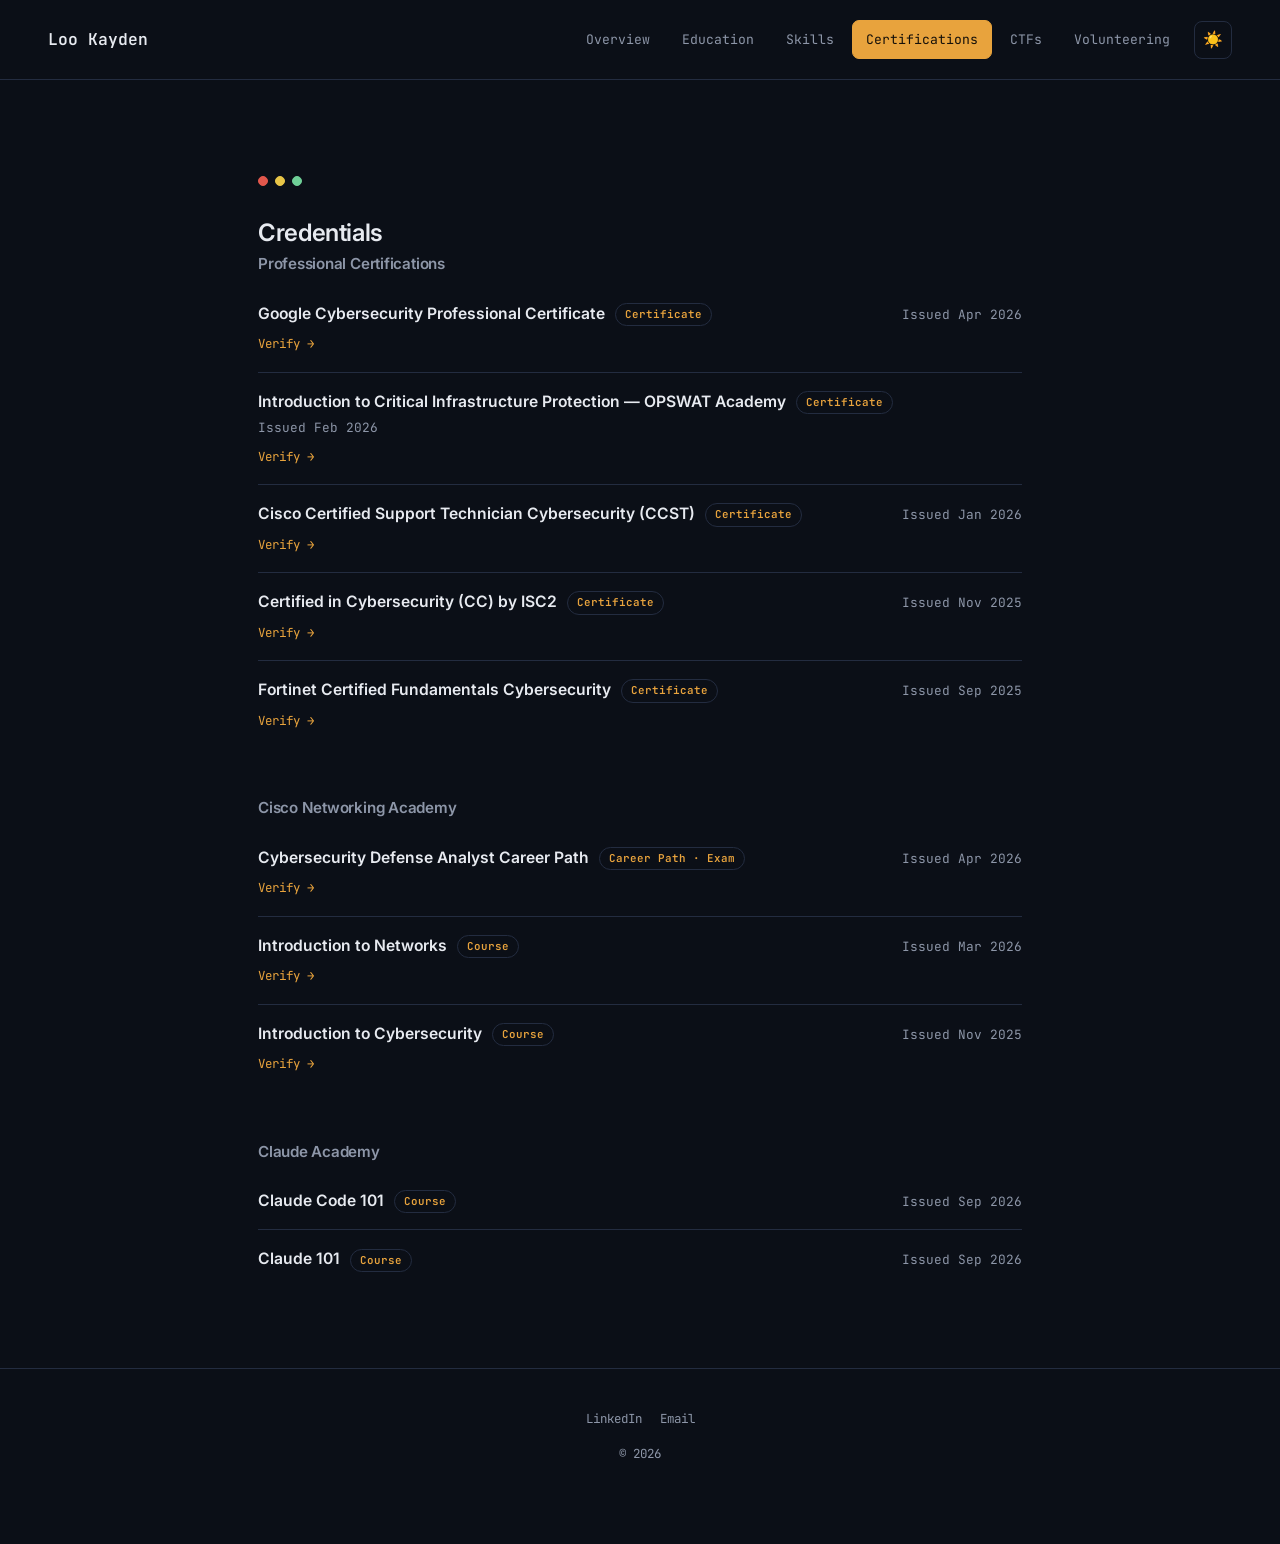
==== commit 9230f41f: "Add files via upload" ====
--- a/certifications.html
+++ b/certifications.html
@@ -25,7 +25,6 @@
     <a href="index.html">Overview</a>
     <a href="education.html">Education</a>
     <a href="skills.html">Skills</a>
-    <a href="work.html">Work</a>
     <a href="certifications.html" class="active">Certifications</a>
     <a href="ctfs.html">CTFs</a>
     <a href="volunteering.html">Volunteering</a>
@@ -97,12 +96,10 @@
         <div class="cert">
           <div class="cert-name">Claude Code 101<span class="cert-type">Course</span></div>
           <div class="cert-meta">Issued Sep 2026</div>
-          <span class="cert-link-row"><a class="cert-link" href="https://academy.claude.com/verify/2767c0464f88ebbaa25e679504a51705" target="_blank" rel="noopener">Verify →</a></span>
         </div>
         <div class="cert">
           <div class="cert-name">Claude 101<span class="cert-type">Course</span></div>
           <div class="cert-meta">Issued Sep 2026</div>
-          <span class="cert-link-row"><a class="cert-link" href="https://academy.claude.com/verify/5fadea06348f02d08fdfacb259bee0dc" target="_blank" rel="noopener">Verify →</a></span>
         </div>
       </div>
     </div>
